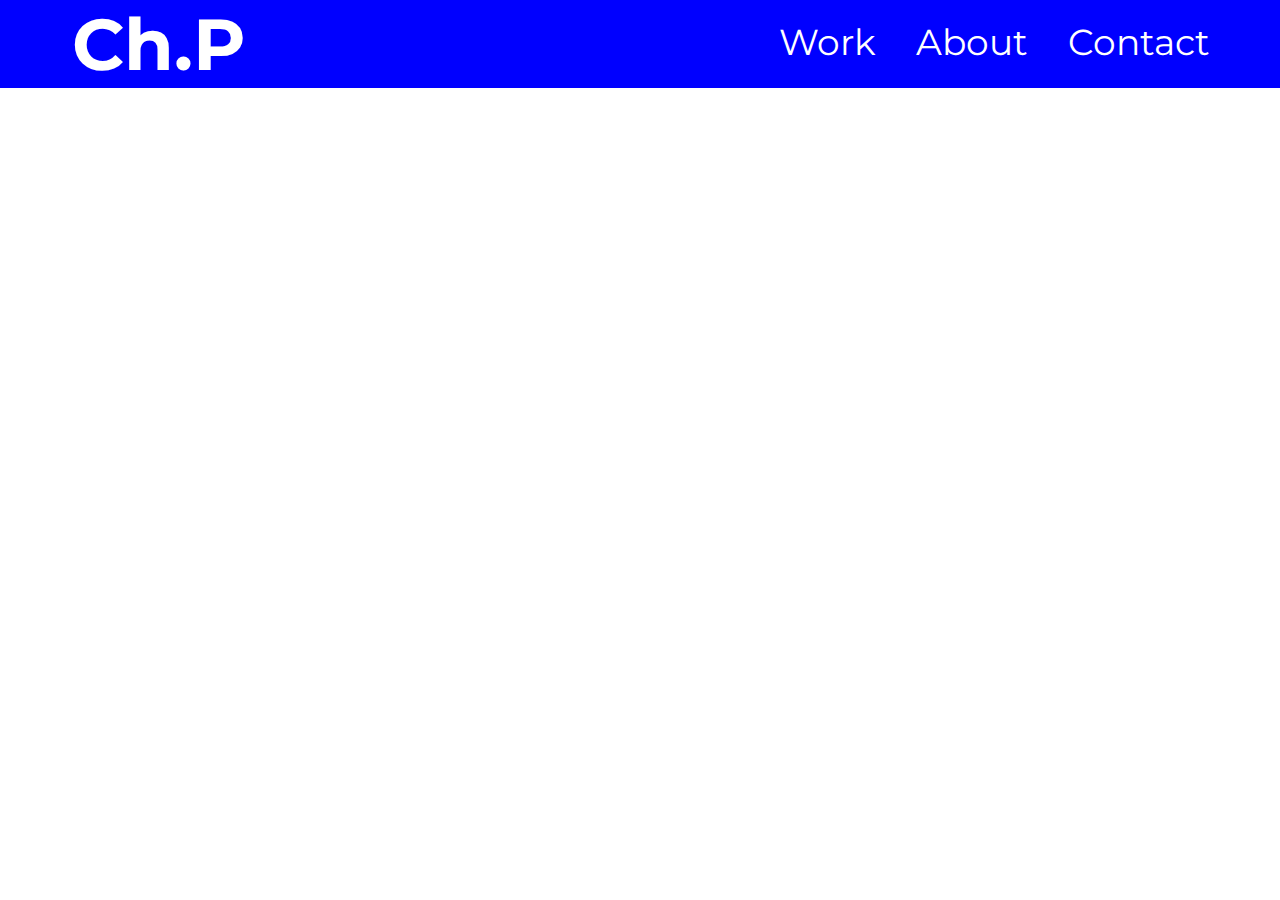
==== index.html @ 0dea0b0f "index + styles files" ====
<!DOCTYPE html>
<html>
    <head>
        <link rel="preconnect" href="https://fonts.gstatic.com"> 
        <link href="https://fonts.googleapis.com/css2?family=Montserrat&display=swap" rel="stylesheet"> 
        <title>My Site</title>
        <link rel="stylesheet" href="styles.css">

    </head>
    <body>
        <header>
            <div class="inner_header">
                <h1>Ch.P</h1>
        
                <ul class="navigation">
                    <a><li>Work</li></a>
                    <a><li>About</li></a>
                    <a><li>Contact</li></a>
                </ul>
        
            </div>
            </header>
    </body>
</html>
---- styles.css ----
*{
    margin:0;
    padding:0;
    list-style: none;
    text-decoration: none;
}

body{
    margin:none;
    padding:none;
}


header {
    width: 100%;
    height:90px;
    display: inline;
    background-color: black;
}

.inner_header {
    width:100%;
    height: 100%;
    display: block;
    margin: 0 auto;
    background-color: blue;
   
}

h1 {
    font-size: 72px;
    color:white;
    font-family: 'Montserrat';
    display: table-cell;
    vertical-align: middle;
    padding-left: 72px;
    display: inline-block;
}

.navigation {
   float: right;
    height:100%;
    clear: both;
    padding-top: 20px;
    margin-right:50px;
}

.navigation a{
    height:100%;
    display: table;
    float: left;
    padding: 0px 20px;
    font-family: 'Montserrat';
    font-size: 36px;
    color:white;
}
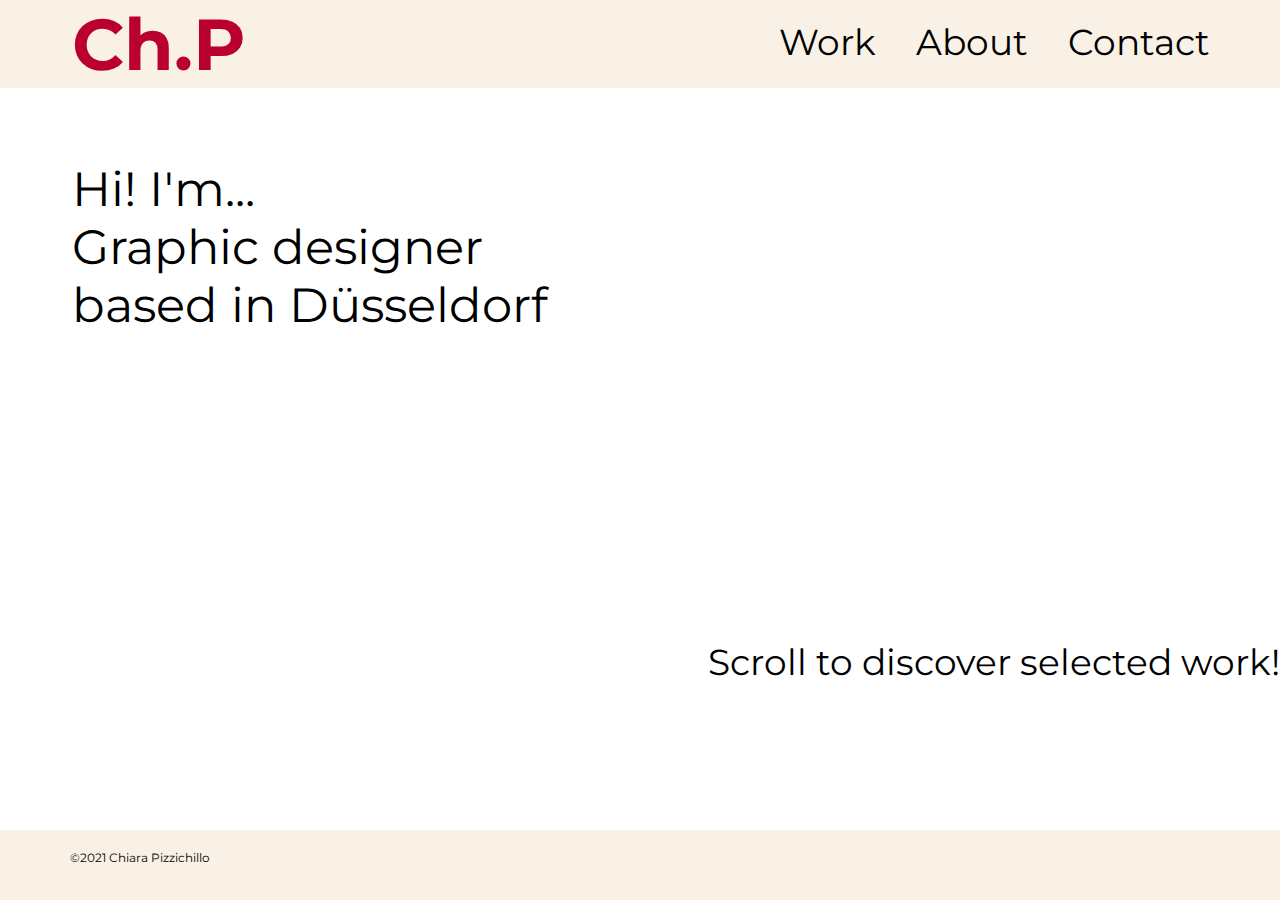
==== commit 5922d497: "footer and first box css" ====
--- a/index.html
+++ b/index.html
@@ -17,8 +17,23 @@
                     <a><li>About</li></a>
                     <a><li>Contact</li></a>
                 </ul>
+            
+
+                <div class="box1">
+                    <p>Hi! I'm...</p>
+                    <p>Graphic designer</p>
+                    <p>based in Düsseldorf</p>
+                </div>
+
+                <div class="box2">
+                    <p>Scroll to discover selected work!</p>
+                </div>
         
+
             </div>
             </header>
+            <div class="footer">
+                <p>©2021 Chiara Pizzichillo</p>
+            </div>
     </body>
 </html>--- a/styles.css
+++ b/styles.css
@@ -8,6 +8,7 @@
 body{
     margin:none;
     padding:none;
+    background-color: rgba(249, 241, 230, 0.40);
 }
 
 
@@ -15,7 +16,7 @@
     width: 100%;
     height:90px;
     display: inline;
-    background-color: black;
+    background-color:black;
 }
 
 .inner_header {
@@ -23,13 +24,13 @@
     height: 100%;
     display: block;
     margin: 0 auto;
-    background-color: blue;
+    background-color:rgba(249, 241, 230, 1);
    
 }
 
 h1 {
     font-size: 72px;
-    color:white;
+    color:rgba(186, 0, 45, 1);
     font-family: 'Montserrat';
     display: table-cell;
     vertical-align: middle;
@@ -52,5 +53,44 @@
     padding: 0px 20px;
     font-family: 'Montserrat';
     font-size: 36px;
-    color:white;
+    color:black;
 }
+
+.box1 {
+    height: 250px;
+    width: 100%;
+    background-color: white;
+    color:black;
+    text-align: left;
+    font-size: 48px;
+    font-family: 'Montserrat';
+    padding-left: 72px;
+    padding-top: 72px;
+}
+
+.box2 {
+    height:250px;
+    width:100%;
+    background-color: white;
+    color: black;
+    text-align: right;
+    font-size: 36px;
+    font-family:'Montserrat';
+    padding-top:230px;
+    
+}
+
+.footer{
+    height:50px;
+    position: fixed;
+    left:0;
+    bottom:0;
+    width:100%;
+    background-color:rgba(249, 241, 230, 1);
+    color:black;
+    text-align: left;
+    font-size: 12px;
+    font-family: 'Montserrat';
+    padding-left:70px;
+    padding-top: 20px;
+}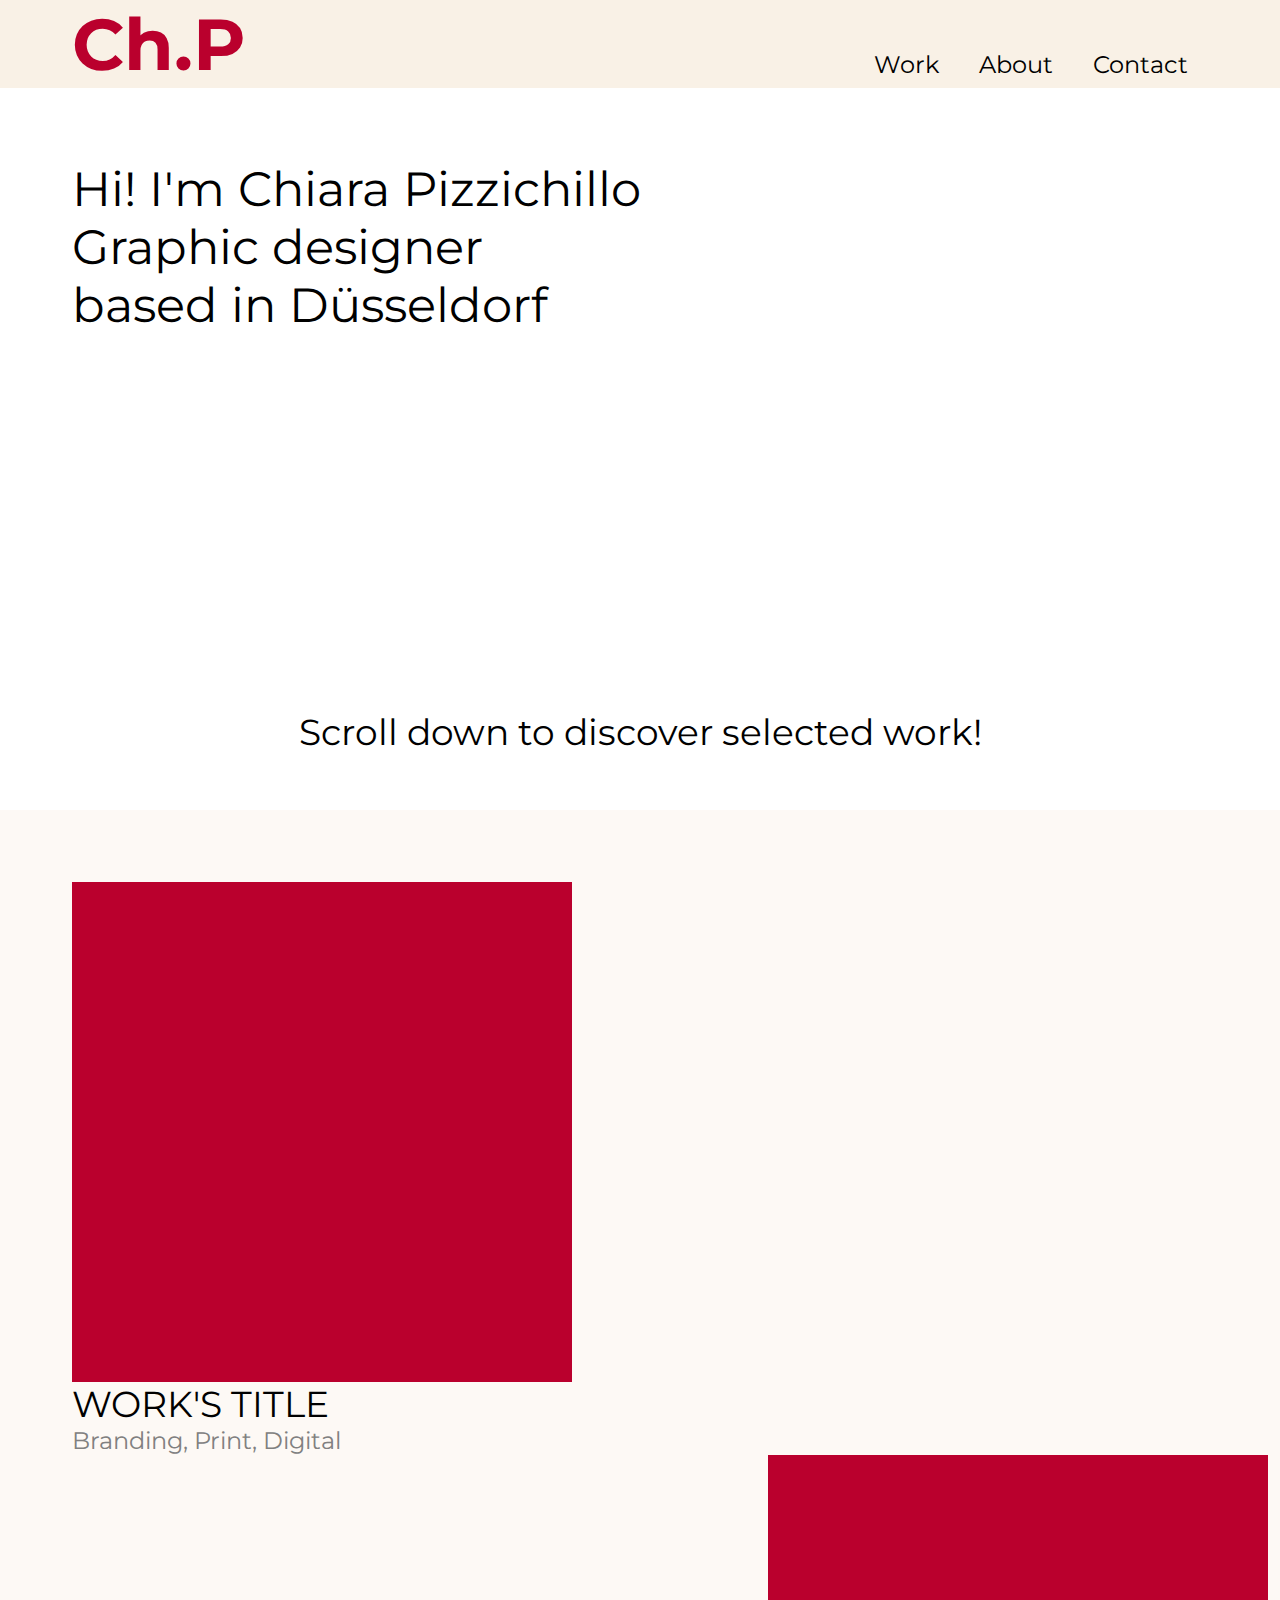
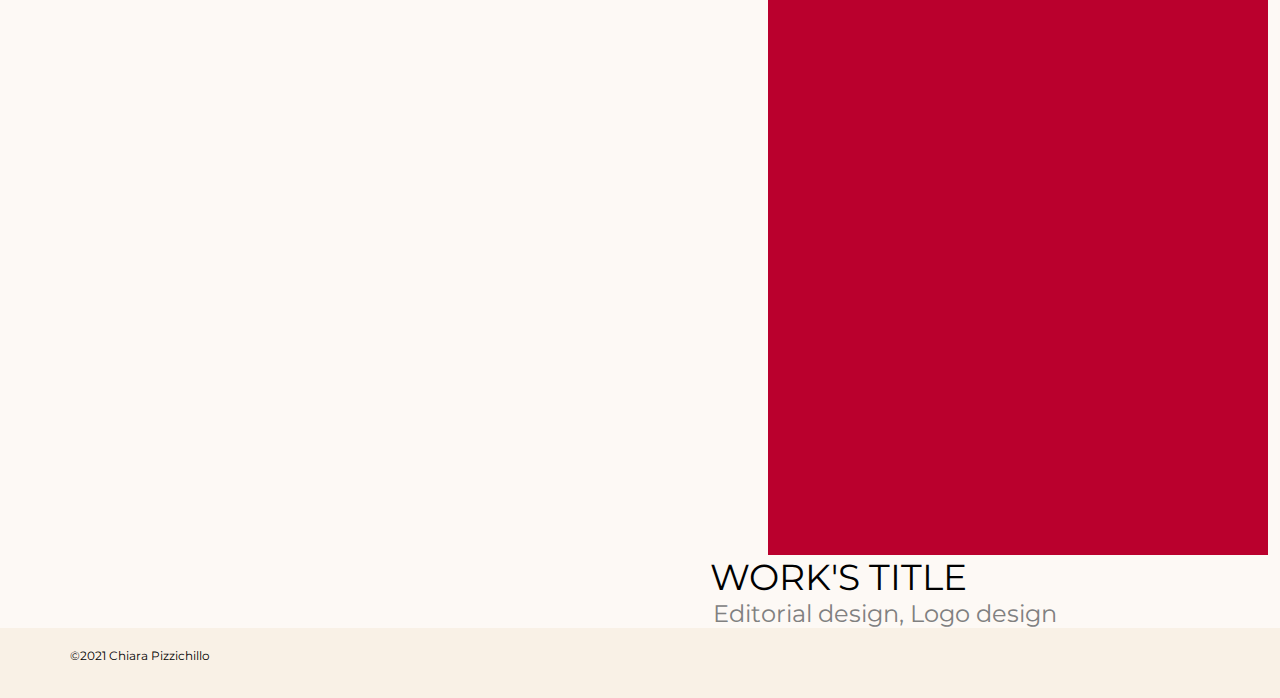
==== commit d8c9798c: "update body" ====
--- a/index.html
+++ b/index.html
@@ -17,21 +17,40 @@
                     <a><li>About</li></a>
                     <a><li>Contact</li></a>
                 </ul>
-            
-
-                <div class="box1">
-                    <p>Hi! I'm...</p>
-                    <p>Graphic designer</p>
-                    <p>based in Düsseldorf</p>
-                </div>
-
-                <div class="box2">
-                    <p>Scroll to discover selected work!</p>
-                </div>
-        
 
             </div>
             </header>
+
+            <div class="box1">
+                <p>Hi! I'm Chiara Pizzichillo</p>
+                <p>Graphic designer</p>
+                <p>based in Düsseldorf</p>
+            </div>
+
+            <div class="box2">
+                <p>Scroll down to discover selected work!</p>
+            </div>
+            
+            <div class="box3"></div>
+           
+                <div class="work1">
+                     <p>WORK'S TITLE</p>
+                 </div>
+
+                <div class="description1">
+                    <p>Branding, Print, Digital</p>
+                </div>
+
+            <div class="box4"></div>
+
+                <div class="work2">
+                    <p>WORK'S TITLE</p>
+                </div>
+
+                <div class="description2">
+                    <p>Editorial design, Logo design</p>
+                </div>
+
             <div class="footer">
                 <p>©2021 Chiara Pizzichillo</p>
             </div>
--- a/styles.css
+++ b/styles.css
@@ -42,8 +42,8 @@
    float: right;
     height:100%;
     clear: both;
-    padding-top: 20px;
-    margin-right:50px;
+    padding-top: 50px;
+    margin-right:72px;
 }
 
 .navigation a{
@@ -52,7 +52,7 @@
     float: left;
     padding: 0px 20px;
     font-family: 'Montserrat';
-    font-size: 36px;
+    font-size: 24px;
     color:black;
 }
 
@@ -69,20 +69,70 @@
 }
 
 .box2 {
-    height:250px;
+    height:100px;
     width:100%;
     background-color: white;
     color: black;
-    text-align: right;
+    text-align: center;
     font-size: 36px;
     font-family:'Montserrat';
-    padding-top:230px;
+    padding-top:300px;
+    padding-right: 72px;
+   
+}
+
+.box3 {
+    height:500px;
+    width:500px;
+    background-color:rgba(186, 0, 45, 1);
+    margin-left: 72px;
+    margin-top: 72px;
+}
+
+.work1 {
+    text-align: left;
+    padding-left: 72px;
+    font-size: 36px;
+    font-family: 'Montserrat';
+
+}
+
+.description1 {
+    text-align: left;
+    padding-left: 72px;
+    font-size: 24px;
+    font-family: 'Montserrat';
+    color: grey;
+}
+
+.box4 {
+    float:top;
+    margin-left: 60%;
+    height:700px;
+    width:500px;
+    background-color: rgba(186, 0, 45, 1);
     
+    
+}
+
+.work2 {
+    text-align: right;
+    padding-right: 313px;
+    font-size: 36px;
+    font-family: 'Montserrat';
+}
+
+.description2 {
+    text-align: right;
+    padding-right: 223px;
+    font-size: 24px;
+    font-family: 'Montserrat';
+    color: grey;
 }
 
 .footer{
     height:50px;
-    position: fixed;
+    position: bottom;
     left:0;
     bottom:0;
     width:100%;
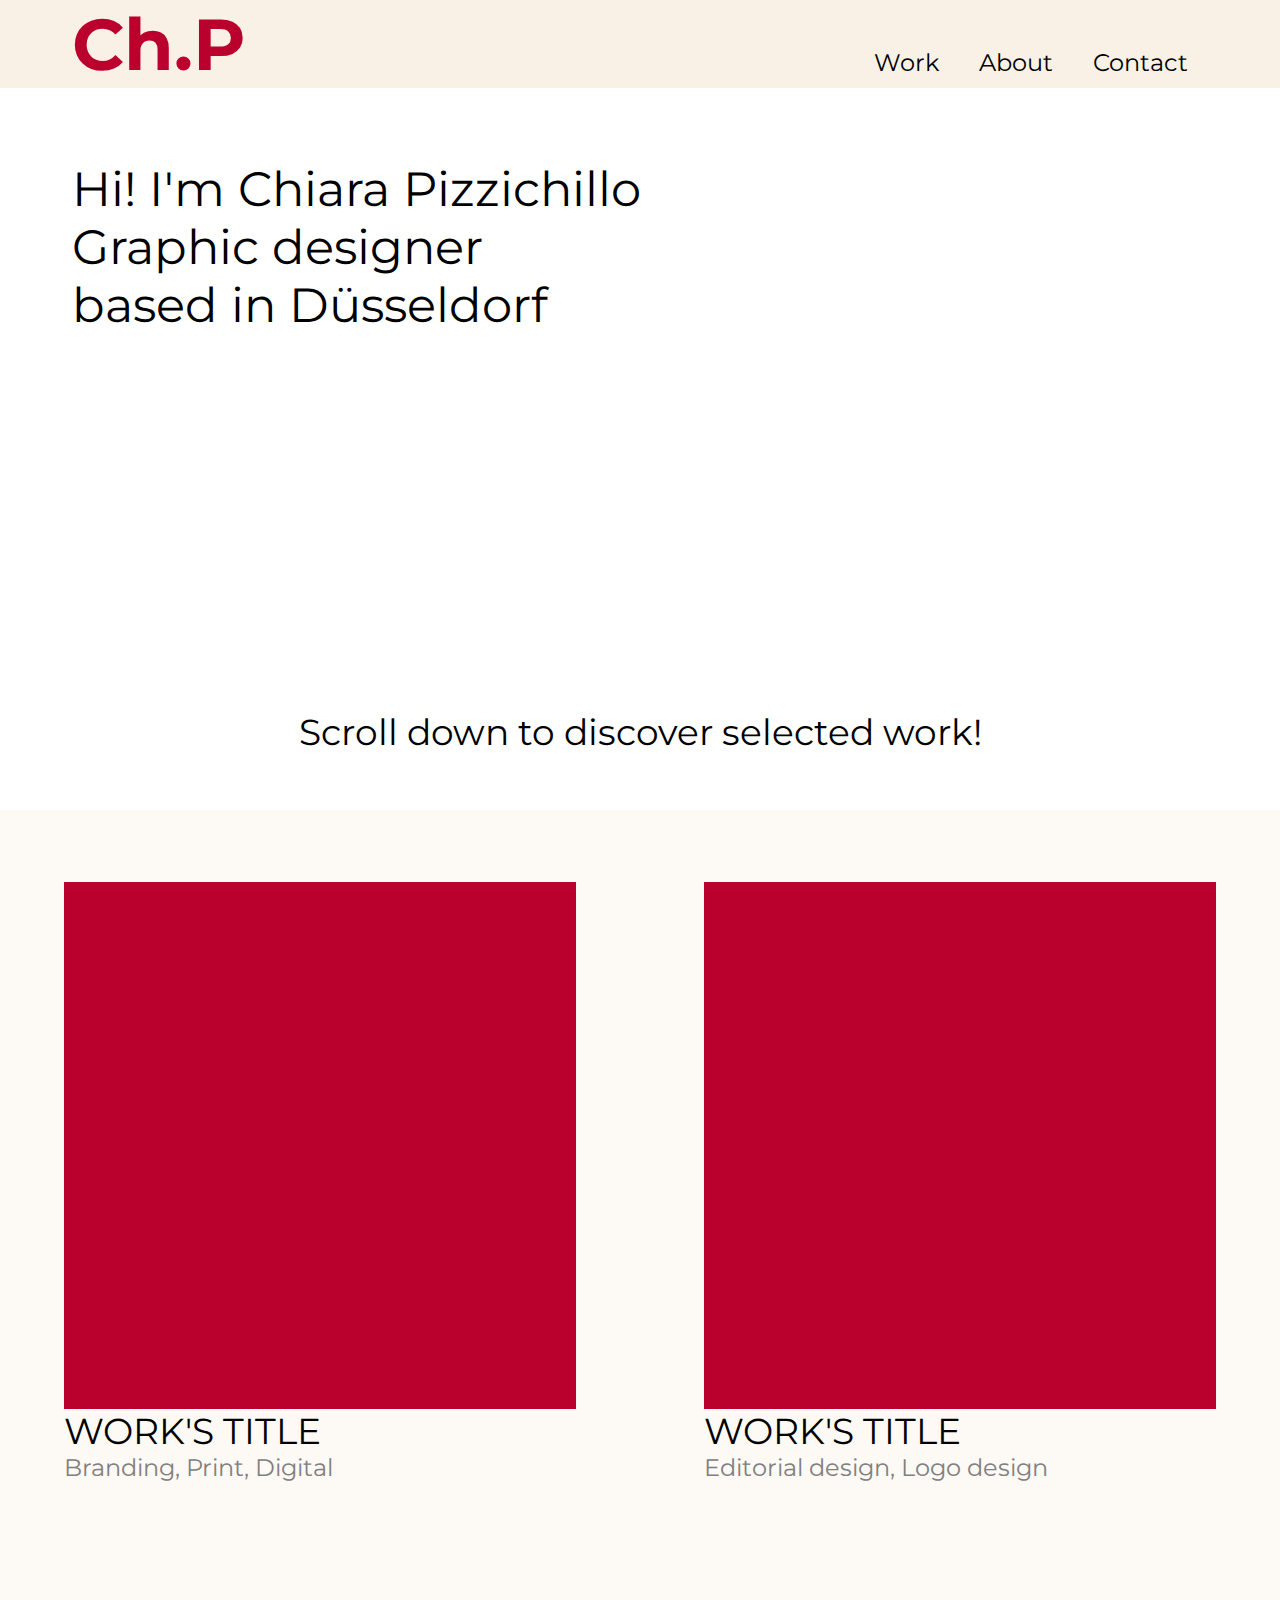
==== commit e32dad9d: "tokens + body update" ====
--- a/index.html
+++ b/index.html
@@ -30,27 +30,35 @@
             <div class="box2">
                 <p>Scroll down to discover selected work!</p>
             </div>
-            
-            <div class="box3"></div>
+           
+            <div class="container">
+
+            <div class="box3">
            
                 <div class="work1">
-                     <p>WORK'S TITLE</p>
-                 </div>
+                     <p class="title">WORK'S TITLE</p>
+                 
 
-                <div class="description1">
-                    <p>Branding, Print, Digital</p>
+                    <div class="description1">
+                        <p>Branding, Print, Digital</p>
+                    </div>
+                </div>
+            </div>
+
+            <div class="box4">
+
+                <div class="work2">
+                    <p class="title2">WORK'S TITLE</p>
+
+                    <div class="description2">
+                        <p>Editorial design, Logo design</p>
+                    </div>
+
                 </div>
 
-            <div class="box4"></div>
-
-                <div class="work2">
-                    <p>WORK'S TITLE</p>
-                </div>
-
-                <div class="description2">
-                    <p>Editorial design, Logo design</p>
-                </div>
-
+            
+            </div>
+        </div>
             <div class="footer">
                 <p>©2021 Chiara Pizzichillo</p>
             </div>
--- a/styles.css
+++ b/styles.css
@@ -3,12 +3,25 @@
     padding:0;
     list-style: none;
     text-decoration: none;
+   
 }
+
+:root{
+    --color-primary:rgba(249, 241, 230);
+    --color-secundary:rgba(186, 0, 45, 1);
+    --color-terciary:rgba(253, 249, 245, 1);
+    
+    --unit-xs: 24px;
+    --unit-s: 36px;
+    --unit-m: 48px;
+    --unit-l: 72px;
+}
+
 
 body{
     margin:none;
     padding:none;
-    background-color: rgba(249, 241, 230, 0.40);
+    background-color:var(--color-terciary);
 }
 
 
@@ -24,17 +37,17 @@
     height: 100%;
     display: block;
     margin: 0 auto;
-    background-color:rgba(249, 241, 230, 1);
+    background-color:var(--color-primary);
    
 }
 
 h1 {
-    font-size: 72px;
-    color:rgba(186, 0, 45, 1);
+    font-size: var(--unit-l);
+    color: var(--color-secundary);
     font-family: 'Montserrat';
     display: table-cell;
     vertical-align: middle;
-    padding-left: 72px;
+    padding-left: var(--unit-l);
     display: inline-block;
 }
 
@@ -42,8 +55,8 @@
    float: right;
     height:100%;
     clear: both;
-    padding-top: 50px;
-    margin-right:72px;
+    padding-top: var(--unit-m);
+    margin-right:var(--unit-l);
 }
 
 .navigation a{
@@ -52,7 +65,7 @@
     float: left;
     padding: 0px 20px;
     font-family: 'Montserrat';
-    font-size: 24px;
+    font-size: var(--unit-xs);
     color:black;
 }
 
@@ -62,10 +75,10 @@
     background-color: white;
     color:black;
     text-align: left;
-    font-size: 48px;
+    font-size: var(--unit-m);
     font-family: 'Montserrat';
-    padding-left: 72px;
-    padding-top: 72px;
+    padding-left: var(--unit-l);
+    padding-top: var(--unit-l);
 }
 
 .box2 {
@@ -74,58 +87,73 @@
     background-color: white;
     color: black;
     text-align: center;
-    font-size: 36px;
+    font-size: var(--unit-s);
     font-family:'Montserrat';
     padding-top:300px;
-    padding-right: 72px;
+    padding-right: var(--unit-l);
    
 }
 
+.container {
+    width: 100%;
+    height: 200vh;
+    padding-top: var(--unit-l);
+    display: flex;
+    justify-content: space-around;
+}
+
 .box3 {
-    height:500px;
-    width:500px;
-    background-color:rgba(186, 0, 45, 1);
-    margin-left: 72px;
-    margin-top: 72px;
+    display: flex;
+    height:600px;
+    width:40%;
+    background-color:var(--color-secundary);
 }
 
 .work1 {
-    text-align: left;
-    padding-left: 72px;
-    font-size: 36px;
+    align-self: flex-end;
+    width: 100%;
+    background-color: var(--color-terciary);
+}
+
+.title {
+    text-align: left;  
+    font-size: var(--unit-s);
     font-family: 'Montserrat';
 
 }
 
 .description1 {
     text-align: left;
-    padding-left: 72px;
-    font-size: 24px;
+    font-size: var(--unit-xs);
     font-family: 'Montserrat';
     color: grey;
 }
 
+
 .box4 {
-    float:top;
-    margin-left: 60%;
-    height:700px;
-    width:500px;
-    background-color: rgba(186, 0, 45, 1);
-    
+    display:flex;
+    float:right;
+    height:600px;
+    width:40%;
+    background-color: var(--color-secundary);
     
 }
 
 .work2 {
-    text-align: right;
-    padding-right: 313px;
-    font-size: 36px;
+    align-self: flex-end;
+    width: 100%;
+    background-color: var(--color-terciary);
+}
+
+.title2 {
+    text-align: left;
+    font-size: var(--unit-s);
     font-family: 'Montserrat';
 }
 
 .description2 {
-    text-align: right;
-    padding-right: 223px;
-    font-size: 24px;
+    text-align: left;
+    font-size: var(--unit-xs);
     font-family: 'Montserrat';
     color: grey;
 }
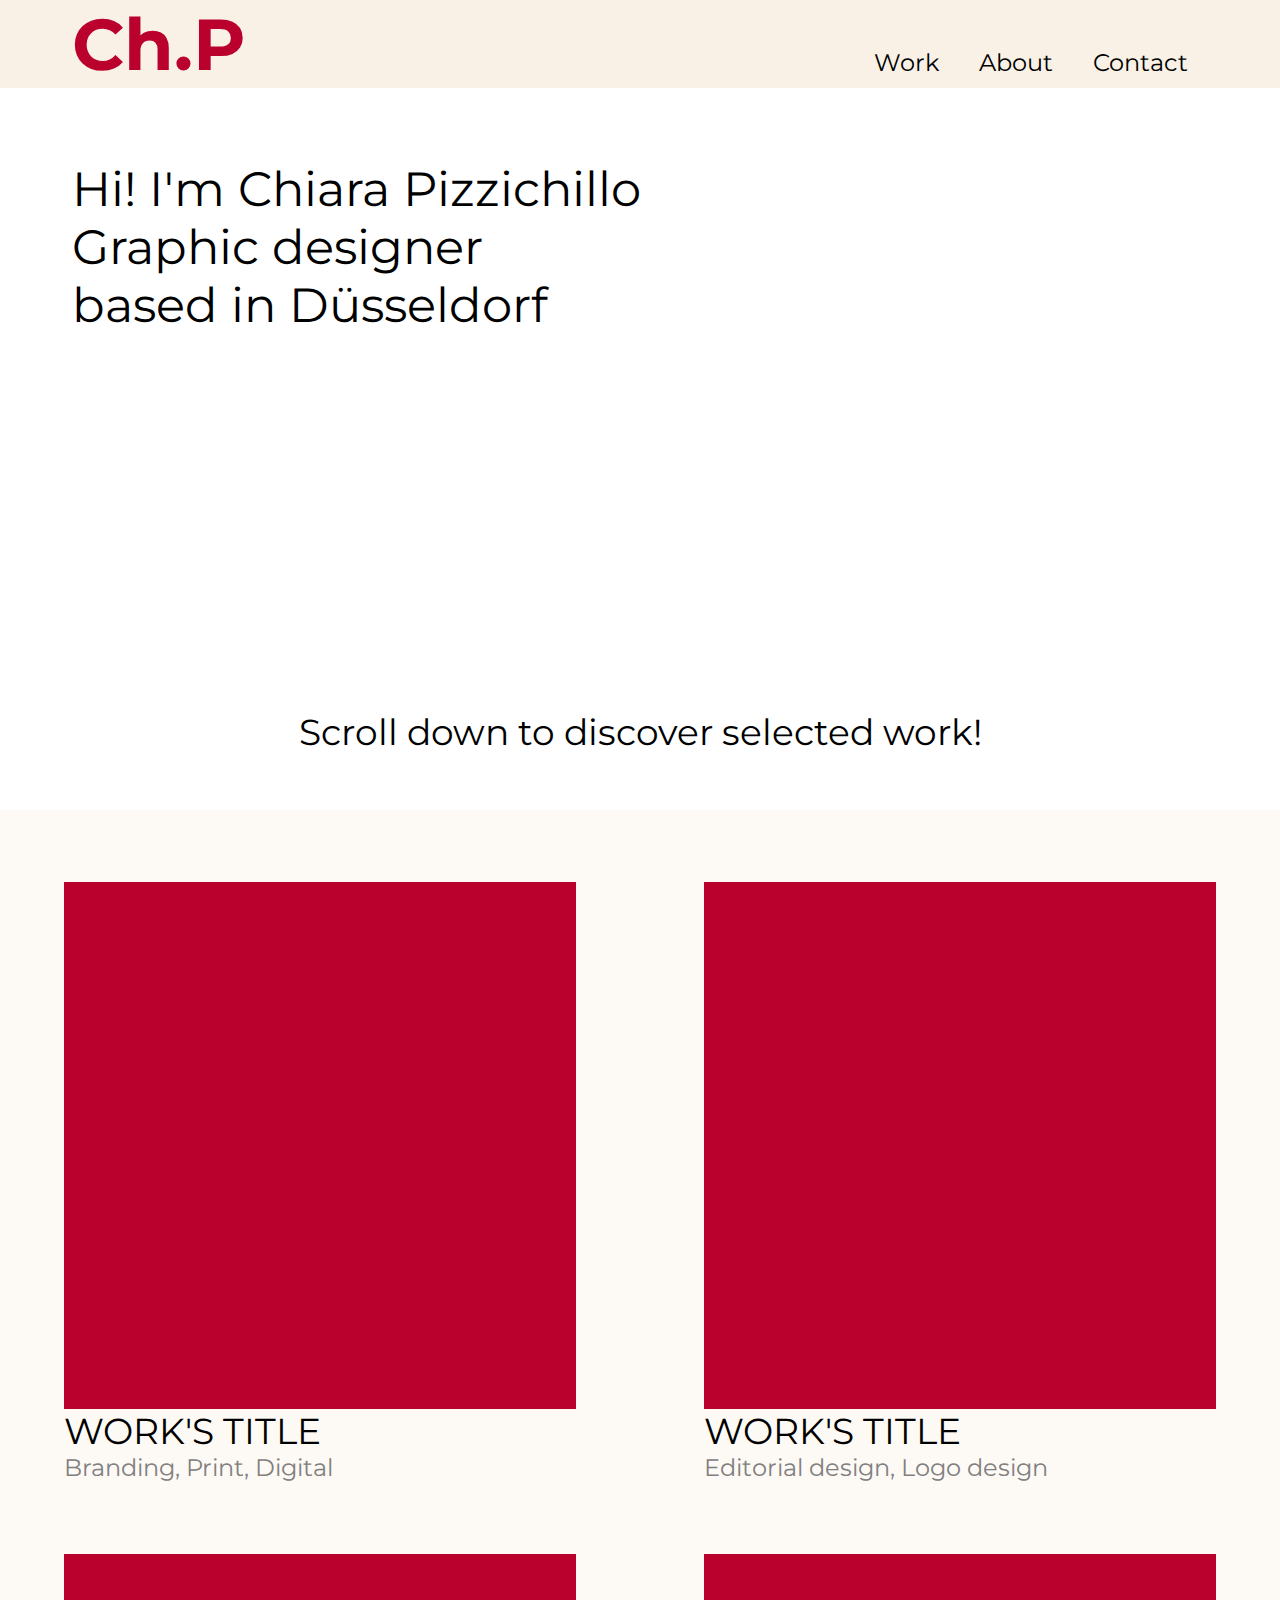
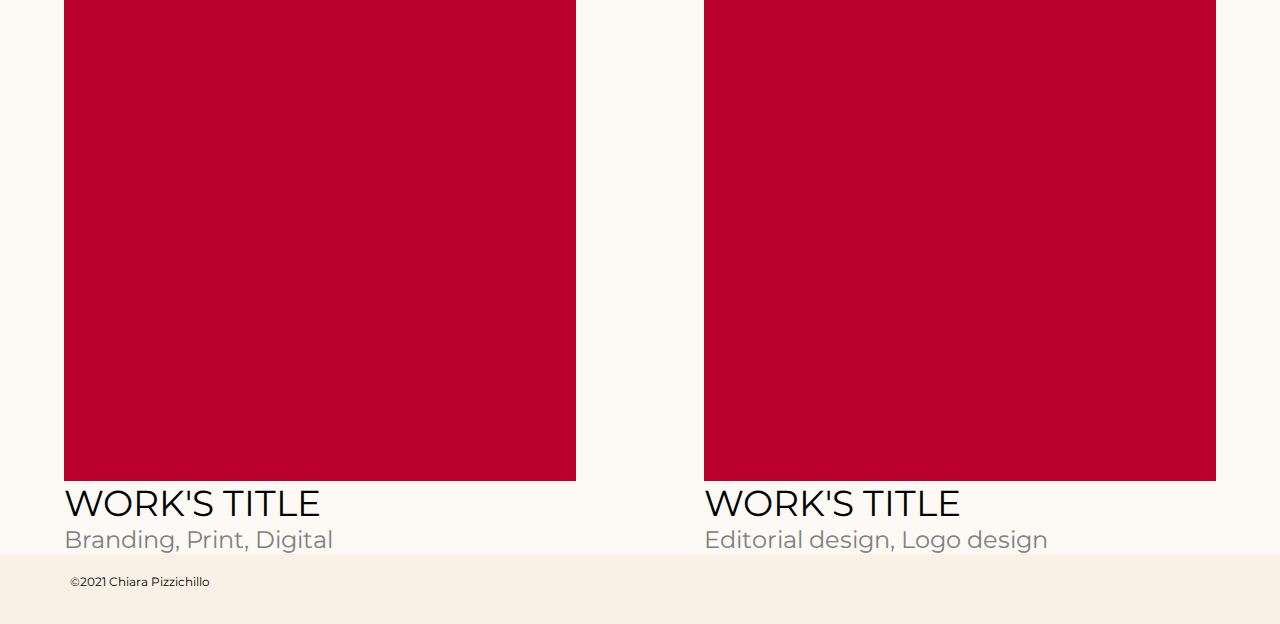
==== commit 0cdbd31c: "second container" ====
--- a/index.html
+++ b/index.html
@@ -59,8 +59,39 @@
             
             </div>
         </div>
+
+        <div class="container">
+
+            <div class="box3">
+           
+                <div class="work1">
+                     <p class="title">WORK'S TITLE</p>
+                 
+
+                    <div class="description1">
+                        <p>Branding, Print, Digital</p>
+                    </div>
+                </div>
+            </div>
+
+            <div class="box4">
+
+                <div class="work2">
+                    <p class="title2">WORK'S TITLE</p>
+
+                    <div class="description2">
+                        <p>Editorial design, Logo design</p>
+                    </div>
+
+                </div>
+
+            
+            </div>
+        </div>
+
             <div class="footer">
                 <p>©2021 Chiara Pizzichillo</p>
             </div>
+            
     </body>
 </html>--- a/styles.css
+++ b/styles.css
@@ -35,6 +35,7 @@
 .inner_header {
     width:100%;
     height: 100%;
+    position:top;
     display: block;
     margin: 0 auto;
     background-color:var(--color-primary);
@@ -96,7 +97,7 @@
 
 .container {
     width: 100%;
-    height: 200vh;
+    height: 600px;
     padding-top: var(--unit-l);
     display: flex;
     justify-content: space-around;
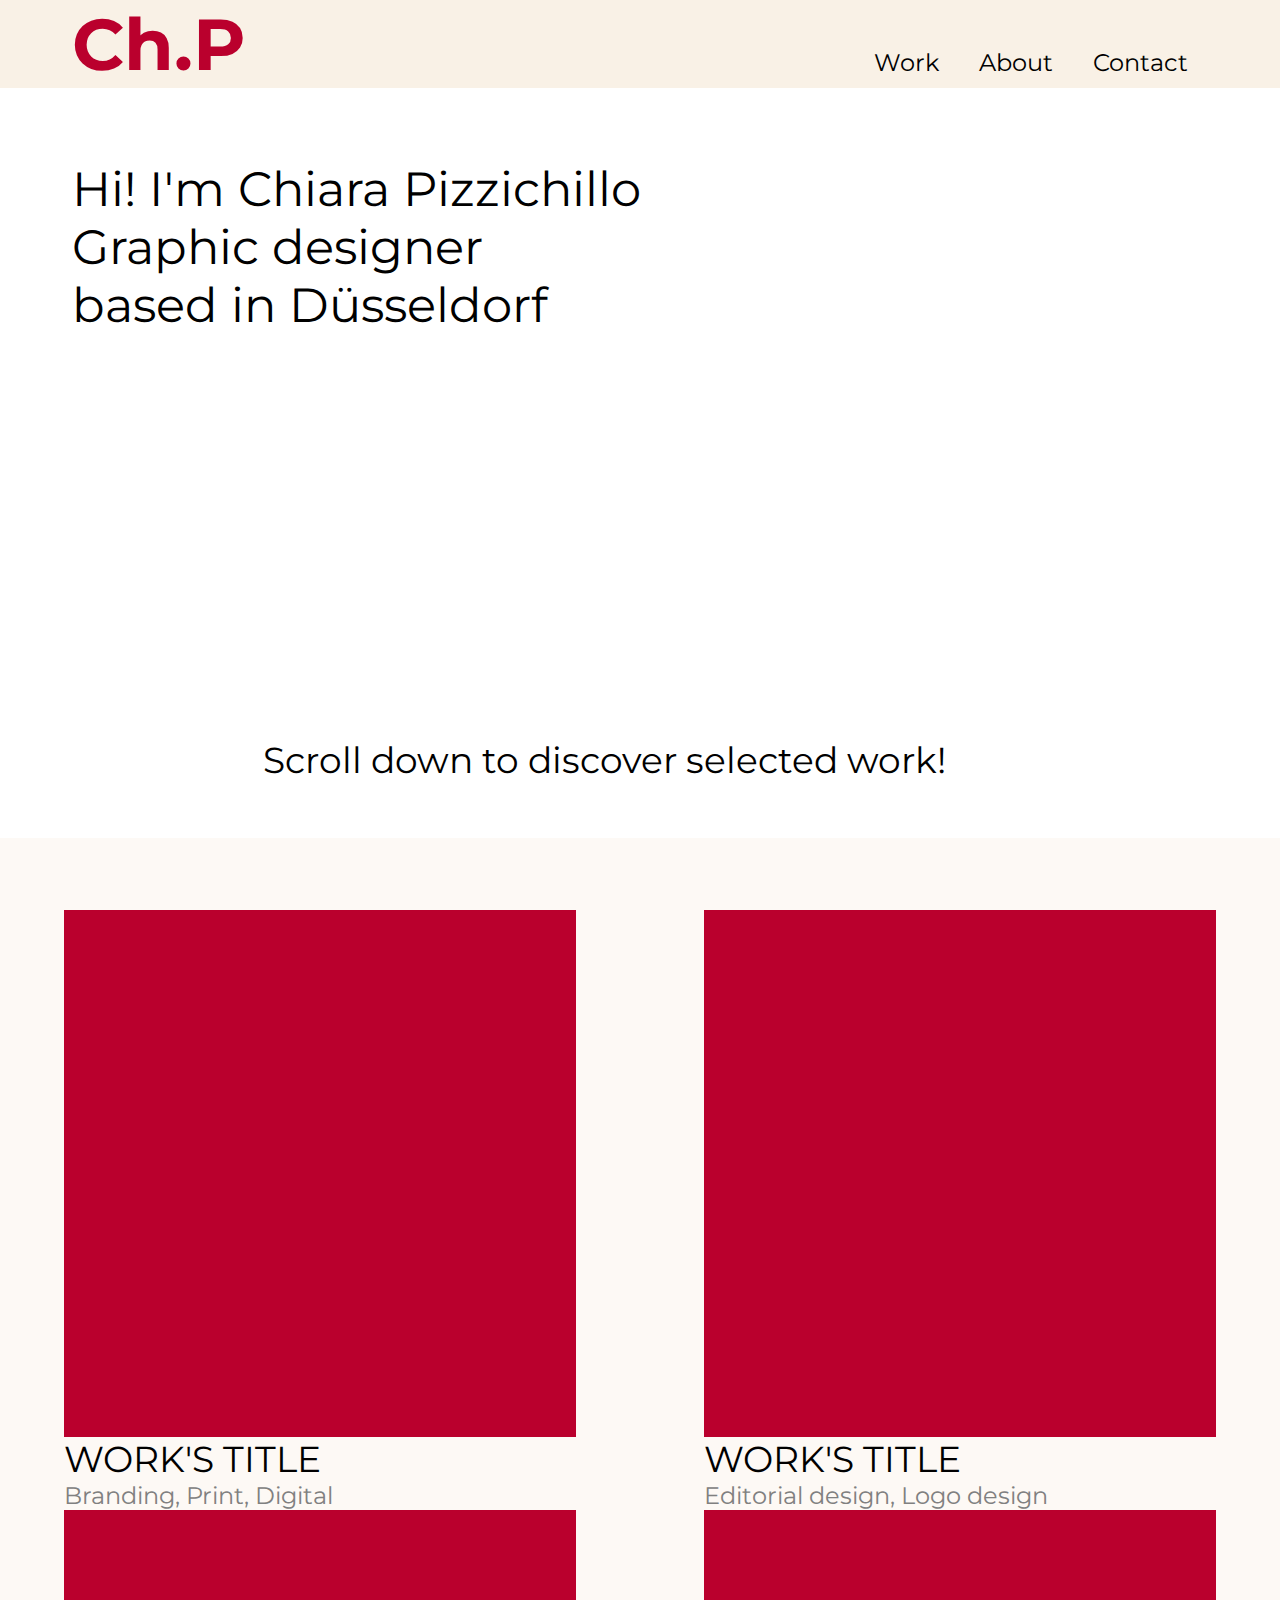
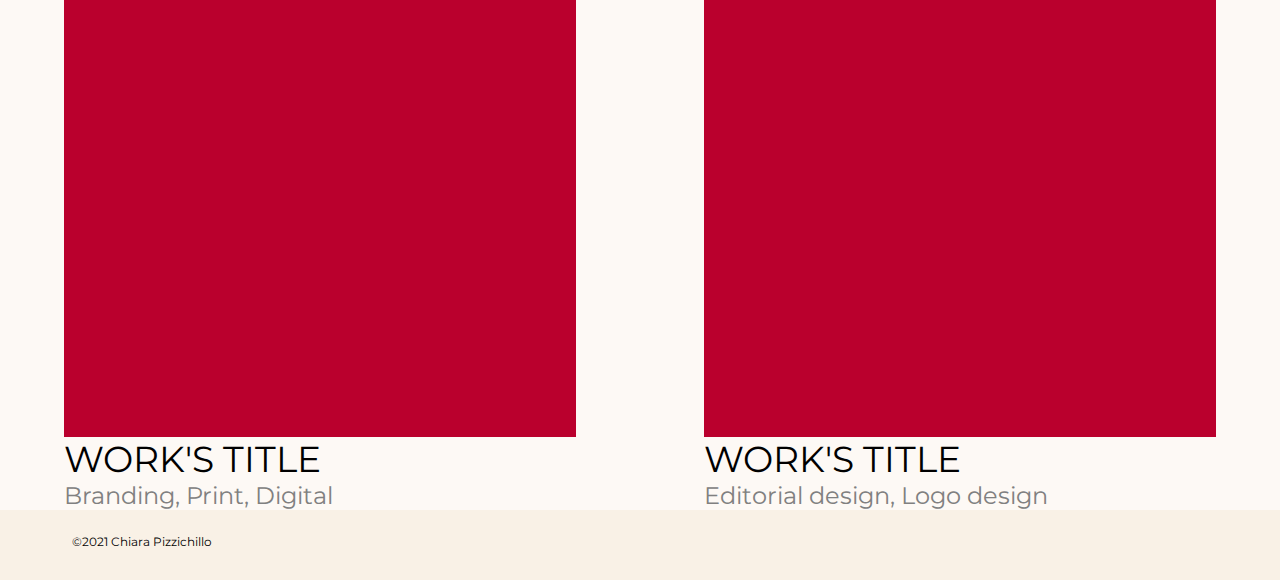
==== commit f4335843: "contact page" ====
--- a/index.html
+++ b/index.html
@@ -10,12 +10,13 @@
     <body>
         <header>
             <div class="inner_header">
-                <h1>Ch.P</h1>
+                <a href="index.html"><h1>Ch.P</h1></a>
+                
         
                 <ul class="navigation">
-                    <a><li>Work</li></a>
-                    <a><li>About</li></a>
-                    <a><li>Contact</li></a>
+                    <a href="work.html"><li>Work</li></a>
+                    <a href="about.html"><li>About</li></a>
+                    <a href="contact.html"><li>Contact</li></a>
                 </ul>
 
             </div>
@@ -92,6 +93,6 @@
             <div class="footer">
                 <p>©2021 Chiara Pizzichillo</p>
             </div>
-            
+
     </body>
 </html>--- a/styles.css
+++ b/styles.css
@@ -3,6 +3,7 @@
     padding:0;
     list-style: none;
     text-decoration: none;
+    box-sizing: border-box;
    
 }
 
@@ -11,10 +12,11 @@
     --color-secundary:rgba(186, 0, 45, 1);
     --color-terciary:rgba(253, 249, 245, 1);
     
-    --unit-xs: 24px;
-    --unit-s: 36px;
-    --unit-m: 48px;
-    --unit-l: 72px;
+    --unit-xs: 12px;
+    --unit-s: 24px;
+    --unit-m: 36px;
+    --unit-l: 48px;
+    --unit-xl:72px
 }
 
 
@@ -43,12 +45,12 @@
 }
 
 h1 {
-    font-size: var(--unit-l);
+    font-size: var(--unit-xl);
     color: var(--color-secundary);
     font-family: 'Montserrat';
     display: table-cell;
     vertical-align: middle;
-    padding-left: var(--unit-l);
+    padding-left: var(--unit-xl);
     display: inline-block;
 }
 
@@ -56,8 +58,8 @@
    float: right;
     height:100%;
     clear: both;
-    padding-top: var(--unit-m);
-    margin-right:var(--unit-l);
+    padding-top: var(--unit-l);
+    margin-right:var(--unit-xl);
 }
 
 .navigation a{
@@ -66,39 +68,46 @@
     float: left;
     padding: 0px 20px;
     font-family: 'Montserrat';
-    font-size: var(--unit-xs);
+    font-size: var(--unit-s);
     color:black;
+    
 }
 
+.navigation a:hover{
+    transition: 0.2s;
+    color:var(--color-secundary);
+}
+
+
 .box1 {
-    height: 250px;
+    height: 350px;
     width: 100%;
     background-color: white;
     color:black;
     text-align: left;
-    font-size: var(--unit-m);
+    font-size: var(--unit-l);
     font-family: 'Montserrat';
-    padding-left: var(--unit-l);
-    padding-top: var(--unit-l);
+    padding-left: var(--unit-xl);
+    padding-top: var(--unit-xl);
 }
 
 .box2 {
-    height:100px;
+    height:400px;
     width:100%;
     background-color: white;
     color: black;
     text-align: center;
-    font-size: var(--unit-s);
+    font-size: var(--unit-m);
     font-family:'Montserrat';
     padding-top:300px;
-    padding-right: var(--unit-l);
+    padding-right: var(--unit-xl);
    
 }
 
 .container {
     width: 100%;
     height: 600px;
-    padding-top: var(--unit-l);
+    padding-top: var(--unit-xl);
     display: flex;
     justify-content: space-around;
 }
@@ -118,14 +127,14 @@
 
 .title {
     text-align: left;  
-    font-size: var(--unit-s);
+    font-size: var(--unit-m);
     font-family: 'Montserrat';
 
 }
 
 .description1 {
     text-align: left;
-    font-size: var(--unit-xs);
+    font-size: var(--unit-s);
     font-family: 'Montserrat';
     color: grey;
 }
@@ -148,28 +157,29 @@
 
 .title2 {
     text-align: left;
-    font-size: var(--unit-s);
+    font-size: var(--unit-m);
     font-family: 'Montserrat';
 }
 
 .description2 {
     text-align: left;
-    font-size: var(--unit-xs);
+    font-size: var(--unit-s);
     font-family: 'Montserrat';
     color: grey;
 }
 
 .footer{
-    height:50px;
+    height:70px;
     position: bottom;
     left:0;
     bottom:0;
     width:100%;
-    background-color:rgba(249, 241, 230, 1);
+    background-color:var(--color-primary);
     color:black;
     text-align: left;
-    font-size: 12px;
+    font-size: var(--unit-xs);
     font-family: 'Montserrat';
-    padding-left:70px;
-    padding-top: 20px;
+    padding-left:var(--unit-xl);
+    padding-top: var(--unit-s);
+    margin-top: var(--unit-xl);
 }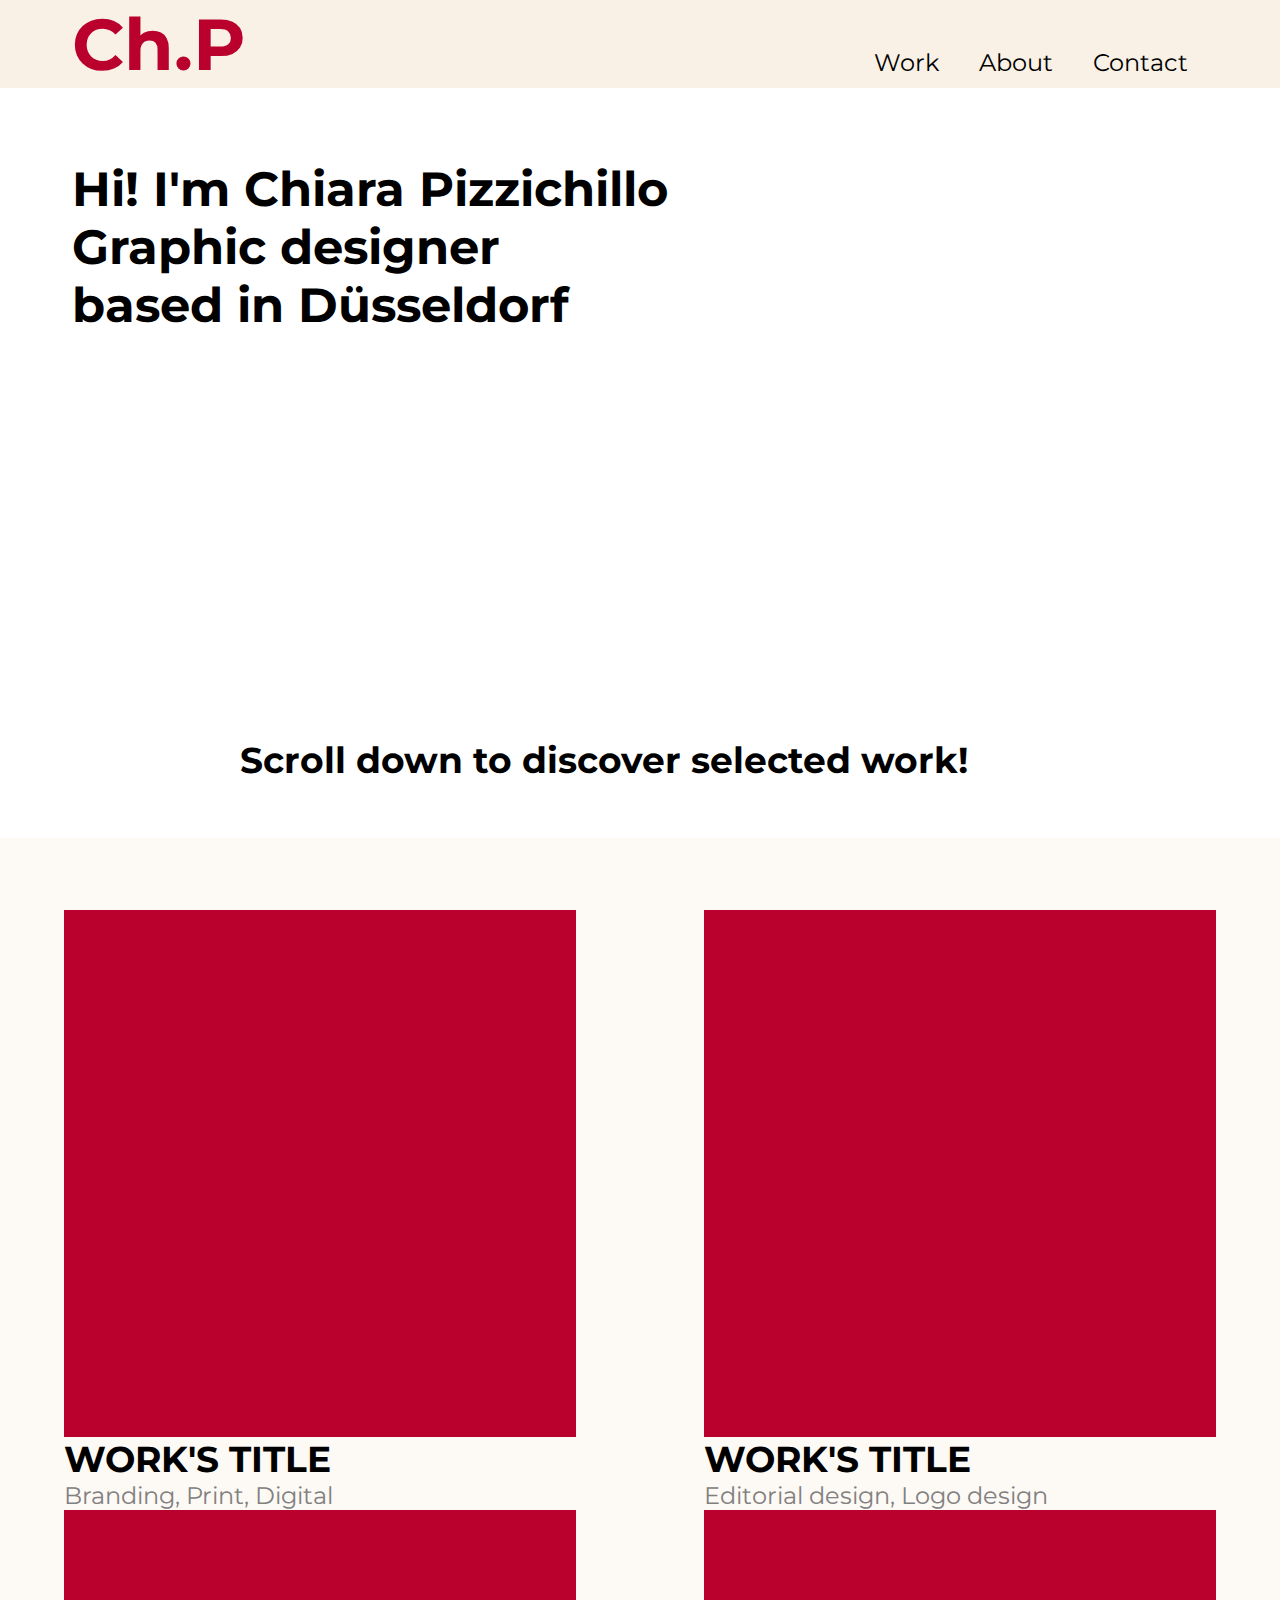
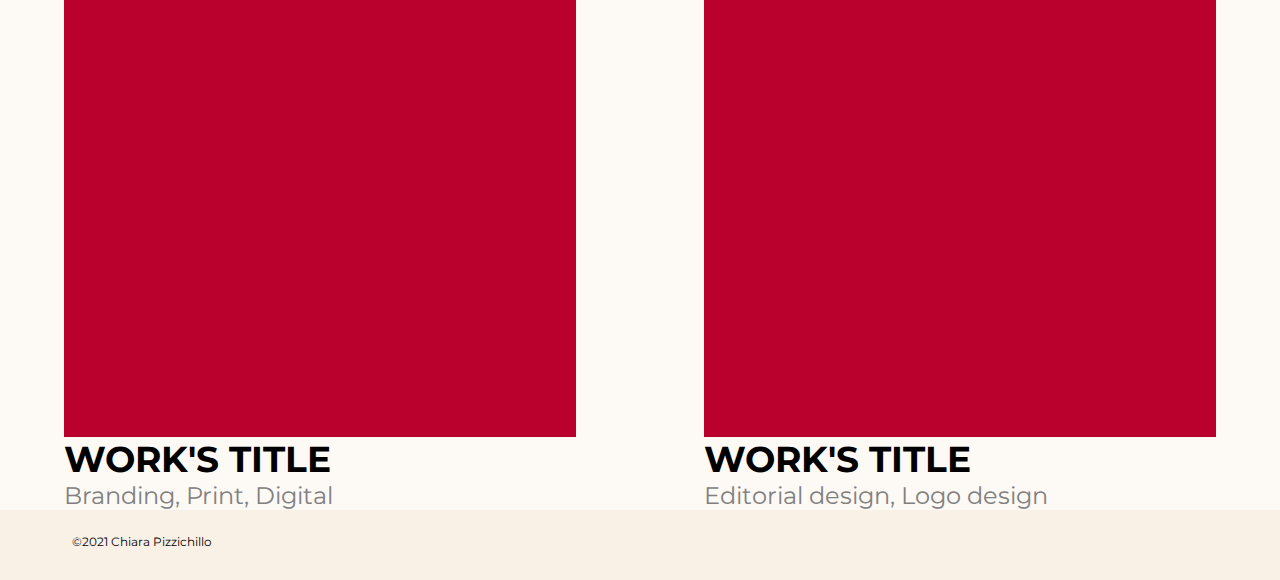
==== commit 27b0ec08: "corrections headers" ====
--- a/index.html
+++ b/index.html
@@ -23,13 +23,13 @@
             </header>
 
             <div class="box1">
-                <p>Hi! I'm Chiara Pizzichillo</p>
-                <p>Graphic designer</p>
-                <p>based in Düsseldorf</p>
+                <h2>Hi! I'm Chiara Pizzichillo</h2>
+                <h2>Graphic designer</h2>
+                <h2>based in Düsseldorf</h2>
             </div>
 
             <div class="box2">
-                <p>Scroll down to discover selected work!</p>
+                <h3>Scroll down to discover selected work!</h3>
             </div>
            
             <div class="container">
@@ -37,7 +37,7 @@
             <div class="box3">
            
                 <div class="work1">
-                     <p class="title">WORK'S TITLE</p>
+                     <h3 class="title">WORK'S TITLE</h3>
                  
 
                     <div class="description1">
@@ -49,7 +49,7 @@
             <div class="box4">
 
                 <div class="work2">
-                    <p class="title2">WORK'S TITLE</p>
+                    <h3 class="title2">WORK'S TITLE</h3>
 
                     <div class="description2">
                         <p>Editorial design, Logo design</p>
@@ -66,7 +66,7 @@
             <div class="box3">
            
                 <div class="work1">
-                     <p class="title">WORK'S TITLE</p>
+                     <h3 class="title">WORK'S TITLE</h3>
                  
 
                     <div class="description1">
@@ -78,7 +78,7 @@
             <div class="box4">
 
                 <div class="work2">
-                    <p class="title2">WORK'S TITLE</p>
+                    <h3 class="title2">WORK'S TITLE</h3>
 
                     <div class="description2">
                         <p>Editorial design, Logo design</p>
--- a/styles.css
+++ b/styles.css
@@ -11,6 +11,7 @@
     --color-primary:rgba(249, 241, 230);
     --color-secundary:rgba(186, 0, 45, 1);
     --color-terciary:rgba(253, 249, 245, 1);
+    --color-secundary-50:rgba(186, 0, 45, 0.5);
     
     --unit-xs: 12px;
     --unit-s: 24px;
@@ -83,12 +84,14 @@
     height: 350px;
     width: 100%;
     background-color: white;
-    color:black;
     text-align: left;
-    font-size: var(--unit-l);
-    font-family: 'Montserrat';
     padding-left: var(--unit-xl);
     padding-top: var(--unit-xl);
+}
+
+h2{
+    font-size: var(--unit-l);
+    font-family:'Montserrat';
 }
 
 .box2 {
@@ -97,11 +100,14 @@
     background-color: white;
     color: black;
     text-align: center;
-    font-size: var(--unit-m);
-    font-family:'Montserrat';
     padding-top:300px;
     padding-right: var(--unit-xl);
    
+}
+
+h3 {
+    font-size: var(--unit-m);
+    font-family: 'Montserrat';
 }
 
 .container {
@@ -119,6 +125,11 @@
     background-color:var(--color-secundary);
 }
 
+.box3:hover{
+    transition: 0.2s;
+    background-color:var(--color-secundary-50);
+}
+
 .work1 {
     align-self: flex-end;
     width: 100%;
@@ -126,11 +137,9 @@
 }
 
 .title {
-    text-align: left;  
-    font-size: var(--unit-m);
-    font-family: 'Montserrat';
+    text-align: left; 
+}
 
-}
 
 .description1 {
     text-align: left;
@@ -149,6 +158,11 @@
     
 }
 
+.box4:hover{
+    transition: 0.2s;
+    background-color:var(--color-secundary-50);
+}
+
 .work2 {
     align-self: flex-end;
     width: 100%;
@@ -157,8 +171,6 @@
 
 .title2 {
     text-align: left;
-    font-size: var(--unit-m);
-    font-family: 'Montserrat';
 }
 
 .description2 {
